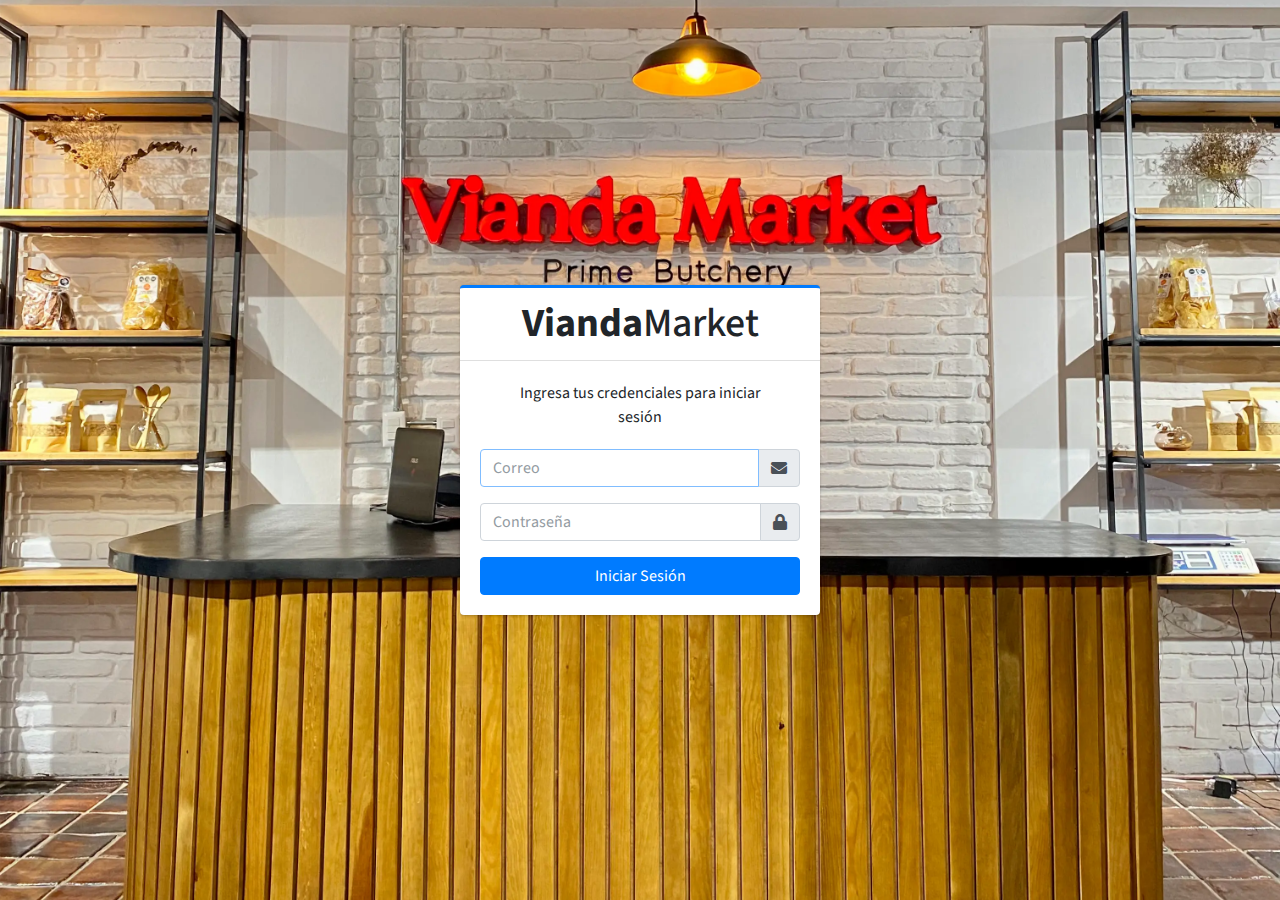
==== index.html @ 5b564d56 "login listo" ====
<!DOCTYPE html>
<html lang="en">
<head>
    <meta charset="utf-8">
    <meta name="viewport" content="width=device-width, initial-scale=1">
    <title>Vianda Market</title>

    <!-- Google Font: Source Sans Pro -->
    <link rel="stylesheet"
          href="https://fonts.googleapis.com/css?family=Source+Sans+Pro:300,400,400i,700&display=fallback">
    <!-- Font Awesome -->
    <link rel="stylesheet" href="./plugins/fontawesome-free/css/all.min.css">
    <!-- icheck bootstrap -->
    <link rel="stylesheet" href="./plugins/icheck-bootstrap/icheck-bootstrap.min.css">
    <!-- Theme style -->
    <link rel="stylesheet" href="./css/adminlte.min.css">
    <!-- CSS login -->
    <link rel="stylesheet" href="./css/login.css">
    <!-- Toastr -->
    <link rel="stylesheet" href="./plugins/toastr/toastr.min.css">
    <!-- favicon -->
    <link rel="icon" href="./img/favicon.ico" type="image/x-icon">


</head>
<body class="hold-transition login-page">
<div class="login-box">
    <!-- /.login-logo -->
    <div class="card card-outline card-primary">
        <div class="card-header text-center">
            <a href="#" class="h1" disabled><b>Vianda</b>Market</a>
        </div>
        <div class="card-body">
            <p class="login-box-msg">Ingresa tus credenciales para iniciar sesión</p>

            <form action="" method="post">
                <div class="input-group mb-3">
                    <input autofocus type="email" class="form-control" placeholder="Correo" id="inEmail">
                    <div class="input-group-append">
                        <div class="input-group-text">
                            <span class="fas fa-envelope"></span>
                        </div>
                    </div>
                </div>
                <div class="input-group mb-3">
                    <input type="password" class="form-control" placeholder="Contraseña" id="inPassword">
                    <div class="input-group-append">
                        <div class="input-group-text">
                            <span class="fas fa-lock"></span>
                        </div>
                    </div>
                </div>
                <div class="row">
                    <!-- /.col -->
                    <div class="col">
                        <button type="submit" class="btn btn-primary btn-block" id="btnLogin">Iniciar Sesión</button>
                    </div>
                    <!-- /.col -->
                </div>
            </form>
        </div>
        <!-- /.card-body -->
    </div>
    <!-- /.card -->
</div>
<!-- /.login-box -->

<!-- Login JS -->
<script src="./js/login.js"></script>
<!-- Toastr JS -->
<script src="./plugins/toastr/toastr.min.js" async></script>
<!-- jQuery -->
<script src="./plugins/jquery/jquery.min.js"></script>
<!-- Bootstrap 4 -->
<script src="./plugins/bootstrap/js/bootstrap.bundle.min.js"></script>
<!-- AdminLTE App -->
<script src="./js/adminlte.min.js"></script>
</body>
</html>
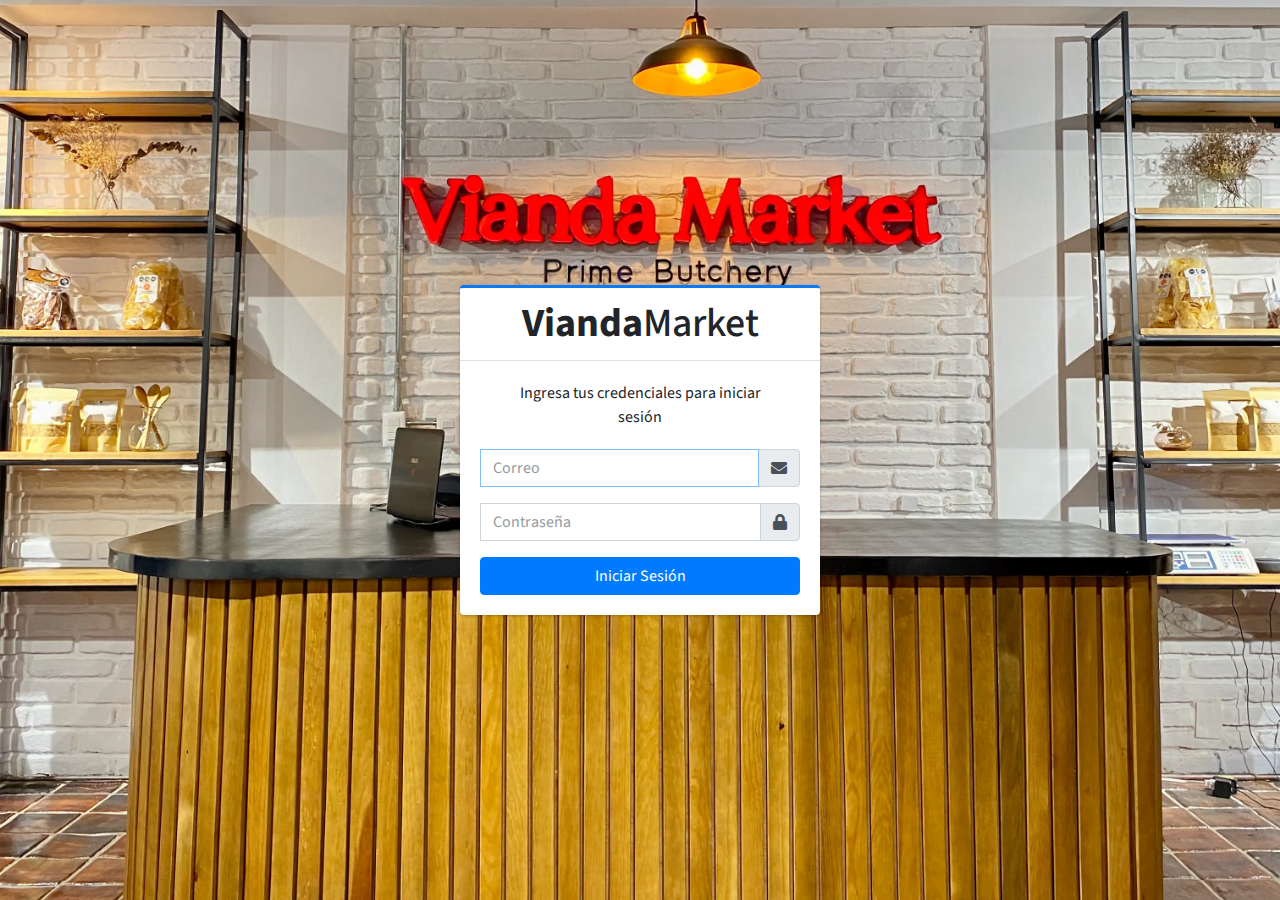
==== commit 4fcdf04f: "Locally SpringBoot" ====
--- a/index.html
+++ b/index.html
@@ -35,7 +35,8 @@
 
             <form action="" method="post">
                 <div class="input-group mb-3">
-                    <input autofocus type="email" class="form-control" placeholder="Correo" id="inEmail">
+                    <label for="inEmail"></label><input autofocus type="email" class="form-control" placeholder="Correo"
+                                                        id="inEmail">
                     <div class="input-group-append">
                         <div class="input-group-text">
                             <span class="fas fa-envelope"></span>
@@ -43,7 +44,8 @@
                     </div>
                 </div>
                 <div class="input-group mb-3">
-                    <input type="password" class="form-control" placeholder="Contraseña" id="inPassword">
+                    <label for="inPassword"></label><input type="password" class="form-control" placeholder="Contraseña"
+                                                           id="inPassword">
                     <div class="input-group-append">
                         <div class="input-group-text">
                             <span class="fas fa-lock"></span>
